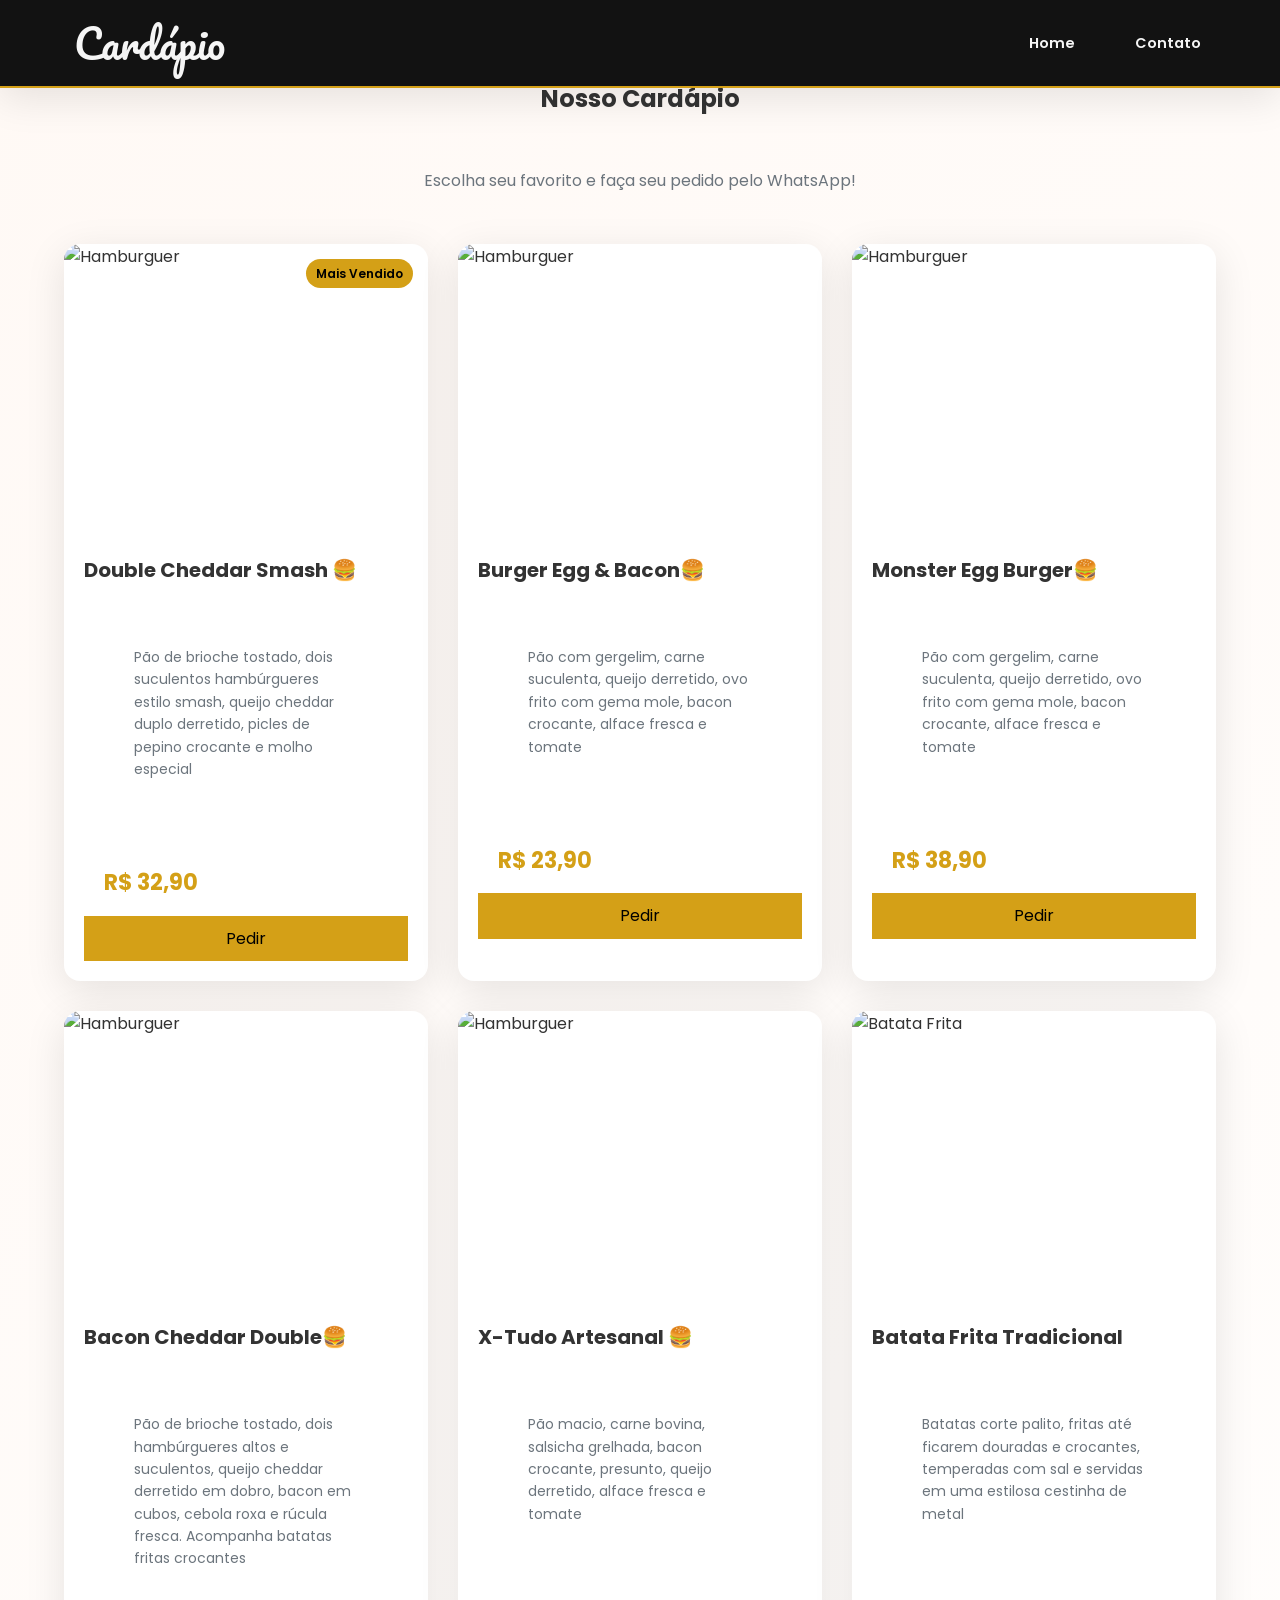
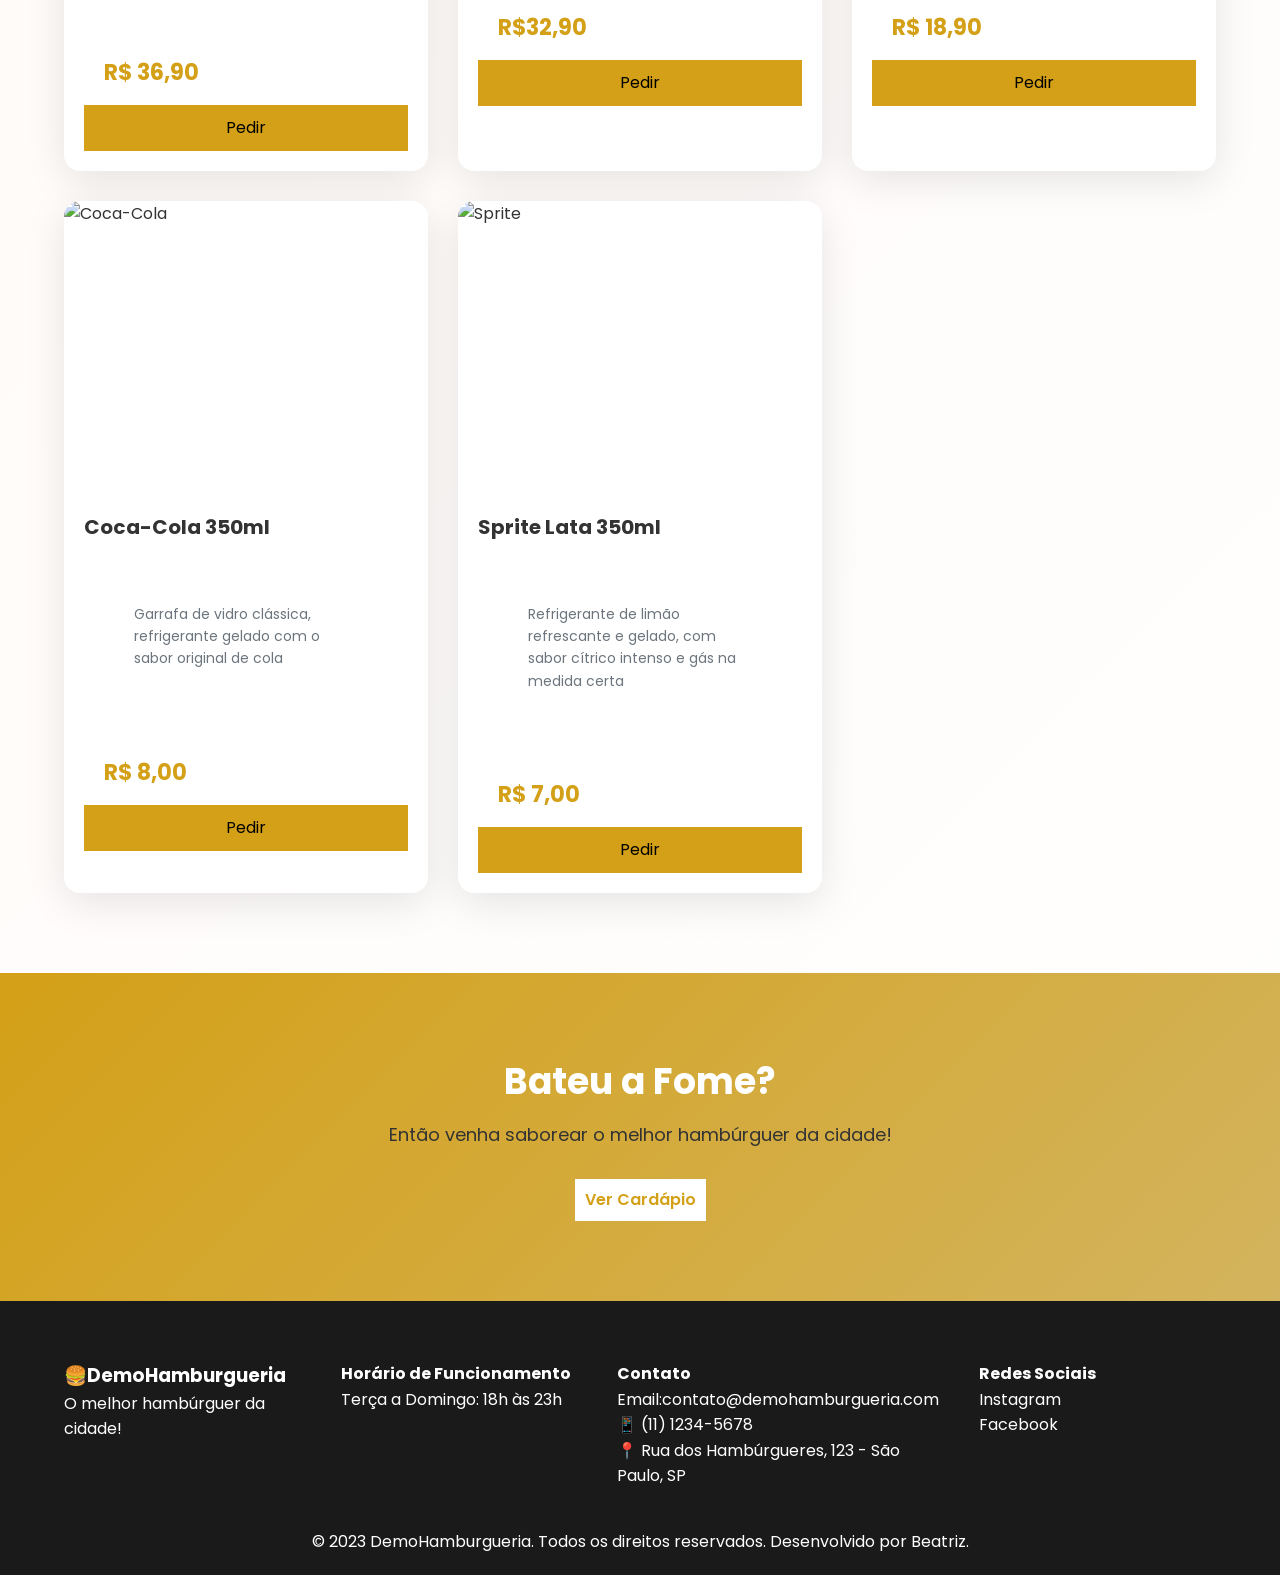
==== cardapio.html @ 624d4829 "Primeiro envio do site" ====
<!DOCTYPE html>
<html lang="pt-br">

<head>
    <meta charset="UTF-8">
    <meta name="viewport" content="width=device-width, initial-scale=1.0">
    <title>Cardápio</title>
    <link rel="stylesheet" href="styles.css">
    <link rel="preconnect" href="https://fonts.googleapis.com">
    <link rel="preconnect" href="https://fonts.gstatic.com" crossorigin>
    <link
        href="https://fonts.googleapis.com/css2?family=Pacifico&family=Poppins:ital,wght@0,200;0,300;0,400;0,500;0,600;0,700;1,300;1,500;1,600;1,700&family=Roboto:ital,wght@0,100..900;1,100..900&display=swap"
        rel="stylesheet">
</head>

<body>
    <header class="navbar-container">
        <h1 class="logo-text">Cardápio</h1>
        <nav>
            <ul class="nav-list">
                <li><a href="index.html">Home</a></li>
                <li><a href="#contato">Contato</a></li>
            </ul>
        </nav>
 
       

    </header>

    <section id="cardapio" class="cardapio">
        <h1>Nosso Cardápio</h1>
        <p>Escolha seu favorito e faça seu pedido pelo WhatsApp!</p>

        <ul class="menu-grid">
            <li>
                <img src="https://images.unsplash.com/photo-1607013251379-e6eecfffe234?q=80&w=387&auto=format&fit=crop&ixlib=rb-4.1.0&ixid=M3wxMjA3fDB8MHxwaG90by1wYWdlfHx8fGVufDB8fHx8fA%3D%3D"
                    alt="Hamburguer ">
                <span class="badge">Mais Vendido</span>
                <h3>Double Cheddar Smash 🍔</h3>
                <p>Pão de brioche tostado, dois suculentos hambúrgueres estilo smash, queijo cheddar duplo
                    derretido, picles de pepino crocante e molho especial</p>
                <strong>R$ 32,90</strong>
                <a href="https://wa.me" class="btn-WhatsApp" ss>Pedir</a>
            </li>

            <li>
                <img src="https://images.unsplash.com/photo-1608767221051-2b9d18f35a2f?q=80&w=387&auto=format&fit=crop&ixlib=rb-4.1.0&ixid=M3wxMjA3fDB8MHxwaG90by1wYWdlfHx8fGVufDB8fHx8fA%3D%3D"
                    alt="Hamburguer ">
                <h3>Burger Egg & Bacon🍔</h3>
                <p>Pão com gergelim, carne suculenta, queijo derretido, ovo frito com gema mole, bacon crocante,
                    alface fresca e tomate</p>
                <strong>R$ 23,90</strong>
                <a href="https://wa.me" class="btn-WhatsApp" ss>Pedir</a>
            </li>

            <li>  
                <img src="https://images.unsplash.com/photo-1601894087104-0c18bc34dbd6?q=80&w=465&auto=format&fit=crop&ixlib=rb-4.1.0&ixid=M3wxMjA3fDB8MHxwaG90by1wYWdlfHx8fGVufDB8fHx8fA%3D%3D"
                    alt="Hamburguer ">
                <h3> Monster Egg Burger🍔</h3>
                <p>Pão com gergelim, carne suculenta, queijo derretido, ovo frito com gema mole, bacon crocante,
                    alface fresca e tomate</p>
                <strong>R$ 38,90</strong>
                <a href="https://wa.me" class="btn-WhatsApp" ss>Pedir</a>
            </li>


            <li>
                <img src="https://plus.unsplash.com/premium_photo-1668025335052-ee6566ac8ef0?q=80&w=870&auto=format&fit=crop&ixlib=rb-4.1.0&ixid=M3wxMjA3fDB8MHxwaG90by1wYWdlfHx8fGVufDB8fHx8fA%3D%3D"
                    alt="Hamburguer ">
                <h3>Bacon Cheddar Double🍔</h3>
                <p>Pão de brioche tostado, dois hambúrgueres altos e suculentos, queijo cheddar derretido em dobro,
                    bacon em cubos, cebola roxa e rúcula fresca. Acompanha batatas fritas crocantes</p>
                <strong>R$ 36,90</strong>
                <a href="https://wa.me" class="btn-WhatsApp" ss>Pedir</a>
            </li>

            <li>
                <img src="https://media.istockphoto.com/id/1248609899/pt/foto/big-homemade-burger-with-beef-burger-lettuce-tomato-sausage-bacon-and-cheese-aka-x-tudo-in.jpg?s=612x612&w=0&k=20&c=TJpeEW14ATRnF1g6y35ATS_Tx7MXHcnHWaNnmJ3rFl0="
                    alt="Hamburguer ">
                <h3>X-Tudo Artesanal 🍔</h3>
                <p>Pão macio, carne bovina, salsicha grelhada, bacon crocante, presunto, queijo derretido, alface fresca
                    e tomate</p>
                <strong>R$32,90</strong>
                <a href="https://wa.me" class="btn-WhatsApp" ss>Pedir</a>
            </li>

            <li>
                <img src="https://images.unsplash.com/photo-1630384060421-cb20d0e0649d?q=80&w=725&auto=format&fit=crop&ixlib=rb-4.1.0&ixid=M3wxMjA3fDB8MHxwaG90by1wYWdlfHx8fGVufDB8fHx8fA%3D%3D"
                    alt="Batata Frita ">
                <h3>Batata Frita Tradicional</h3>
                <p>Batatas corte palito, fritas até ficarem douradas e crocantes, temperadas com sal e servidas em uma
                    estilosa cestinha de metal</p>
                <strong>R$ 18,90</strong>
                <a href="https://wa.me" class="btn-WhatsApp" ss>Pedir</a>
            </li>

            <li>
                <img src="https://images.unsplash.com/photo-1625679647461-d531a609a0c0?q=80&w=387&auto=format&fit=crop&ixlib=rb-4.1.0&ixid=M3wxMjA3fDB8MHxwaG90by1wYWdlfHx8fGVufDB8fHx8fA%3D%3D"
                    alt="Coca-Cola ">
                <h3>Coca-Cola 350ml</h3>
                <p>Garrafa de vidro clássica, refrigerante gelado com o sabor original de cola</p>
                <strong>R$ 8,00</strong>
                <a href="https://wa.me" class="btn-WhatsApp" ss>Pedir</a>
            </li>

            <li>   
                <img src="https://images.unsplash.com/photo-1680404005217-a441afdefe83?q=80&w=464&auto=format&fit=crop&ixlib=rb-4.1.0&ixid=M3wxMjA3fDB8MHxwaG90by1wYWdlfHx8fGVufDB8fHx8fA%3D%3D"
                    alt="Sprite ">
                <h3>Sprite Lata 350ml</h3>
                <p>Refrigerante de limão refrescante e gelado, com sabor cítrico intenso e gás na medida certa</p>
                <strong>R$ 7,00</strong>
                <a href="https://wa.me" class="btn-WhatsApp" ss>Pedir</a>
            </li>
        </ul>
    </section>

     <section id="cta" class="cta">
        <h2>Bateu a Fome?</h2>
        <p>Então venha saborear o melhor hambúrguer da cidade!</p>
        <a href="cardapio.html" class="btn btn-litgh">Ver Cardápio</a>
    </section>

    <footer id="contato">
        <section>
            <h3>🍔DemoHamburgueria</h3>
            <p>O melhor hambúrguer da cidade!</p>

        </section> 

        <section>
            <h4>Horário de Funcionamento</h4>
            <p>Terça a Domingo: 18h às 23h</p>
        </section>

        <section>
            <h4>Contato</h4>
            <p>Email:contato@demohamburgueria.com</p>
            <p>📱 (11) 1234-5678</p>
            <p>📍 Rua dos Hambúrgueres, 123 - São Paulo, SP</p>
        </section>

        <section>
            <h4>Redes Sociais</h4>
            <p><a href="https://www.instagram.com" target="_blank">Instagram</a></p>
            <p><a href="https://www.facebook.com" target="_blank">Facebook</a></p>
        </section>
  
        <p class="copy">&copy; 2023 DemoHamburgueria. Todos os direitos reservados.
            Desenvolvido por Beatriz.</p>
    </footer>


</body>

</html>
---- styles.css ----
* {
    margin: 0;
    padding: 0;
    box-sizing: border-box;

}

:root {
    --primay: #d4a017;
    --dark: #1a1a1a;
    --gray: #6c757d;
    --ligth: #f8f9fa;
    --radius: 16px;
    --shadow: 0 10px 40px rgba(0, 0, 0, 0.1);
}

body {
    background: linear-gradient(135deg, #fff9f5, #fff);
    font-family: "Poppins", sans-serif;
    line-height: 1.6;
    color: #333
}

a {
    text-decoration: none;
    color: inherit
}

img {
    max-width: 100%;
    display: block;

}

ul {
    list-style: none;
}

html {
    scroll-behavior: smooth;
}

.btn {
    display: inline-block;
    padding: 12px 24px;

    background-color: var(--primay);
    color: var(--dark);
    border: none;
    border-radius: 8;
    font-weight: 600;
    cursor: pointer;
    transition: 0.3s, ;
}

.btn:hover {
    filter: brightness(0.9);
    transform: translate(-2x);
}

.btn.btn-outline {
    background: transparent;
    border: 2px solid var(--primay);
    color: var(--primay);
}

.btn.btn-outline:hover {
    background: var(--primay);
    color: #fff;
    color: var(--dark)
}

.btn.btn-litgh {
    background: #fff;
    color: var(--primay);
}

.btn.btn-litgh:hover {
    background: var(--primay);
    color: var(--dark)
}


.navbar-container {
    display: flex;
    position: fixed;
    justify-content: space-between;
    align-items: center;
    padding: 1px 5%;
    inset: 0 0 auto 0;
    background-color: #121212;
    box-shadow: var(--shadow);
    border-bottom: 2px solid #d4a017;
    z-index: 99;

}

.logo-text {
    font-family: "Pacifico", cursive;
    font-size: 250%;
    font-weight: 300;
    color: #f5f5f5;
    padding: 10px;
}

.nav-list {
    display: flex;
    /* Coloca os links um ao lado do outro */
    list-style: none;
    /* Tira as bolinhas */
    gap: 30px;
    flex: 1;
    justify-content: center;

}

.nav-list a {
    color: #f5f5f5;
    text-decoration: none;
    font-weight: 600;
    margin: 0 15px;
    font-size: 0.9rem;
    transition: color 0.3s;
}

.nav-list a:hover {
    color: var(--primay);
}

.grupo-botoes {
    display: flex;
    gap: 8px;
    margin-left: auto;
    border-color: bisque;

}

.btn {
    padding: 8px 10px;
    /* Diminuir o segundo número deixa o botão mais estreito */
    white-space: nowrap;
    cursor: pointer;
    background-color: #994a00;
    /* Impede que o texto quebre linha em telas menores */
}

.btn-pedir {
    background-color: #d4a017;
    color: #1a1a1a;
}

.btn-pedir:hover {
    transform: translate(-2);
    filter: brightness(0.9);
}

.btn-outline {
    background-color: transparent;
    color: #f5f5f5;
    border: 1px solid rgba(255, 255, 255, 0.3);
    border-radius: 4px;
}

.btn-outline:hover {
    background: var(--primay);
    color: #000;
    border-color: #fff;
}

.btn:hover {
    filter: brightness(1.2);
    transform: translateY(-2px);
    /* Efeito de subir de leve */

}

.btn-outline:hover {
    background: var(--primay);
    color: #fff;
    color: var(--dark)
}

.btn-WhatsApp {
    background-color: var(--primay);
    color: #fff;

}

.hero-waper {
    background: linear-gradient(135deg, #fff9f5, #fff);
    padding-top: 80px;
}

.hero {
    display: grid;
    grid-template-columns: 1fr 1.5fr;
    align-items: center;
    gap: 60px;
    max-width: 1300px;
    margin: 0 auto;
    padding: 80px;
    padding-top: none !important;
    margin-bottom: none;
    margin-top: -180px !important;
    ;
}

.hero h1 {
    font-size: 48px;
    line-height: 1.4;
    margin-bottom: 20px;
    margin-top: 0;
    padding-top: 0;
}

.hero p {
    font-size: 18px;
    color: var(--gray);
    margin-bottom: 30px;
}

.hero img {
    width: 135%;
    max-width: none;
    margin-left: -160px;
    border-radius: var(--radius);
    height: auto;
    animation: float 4s ease-in-out infinite;
    filter: drop-shadow(0 20px 30px rgba(0, 0, 0, 0.3));
    transform: scale(1.1);
    margin-right: -100px;
    margin-bottom: -50px;
    z-index: 10;
    padding: 0;

}

@keyframes float {

    0%,
    100% {
        transform: translateY(0);
    }

    50% {
        transform: translateY(-20px);
    }
}

.hero-buttons {
    display: flex;
    gap: 15px;
    margin-bottom: 40px;
}

.hero-stats {
    display: flex;
    gap: 40px;
}

.hero-stats li {
    display: flex;
    flex-direction: column;

}

.hero-stats span {
    font-size: 14px;
    color: var(--gray);
}

.hero-stats strong {
    font-size: 24px;
    color: var(--primay);
}

.cardapio {
    padding: 80px 5%;
    text-align: center;
}

.cardapio h2 {
    font-size: 36px;
    margin-bottom: 40px;
}

.cardapio p {
    color: var(--gray);
    margin: 50px;
}

.menu-grid {
    display: grid;
    grid-template-columns: repeat(auto-fit, minmax(300px, 1fr));
    gap: 30px;
    max-width: 1200px;
    margin: 0 auto;
}

.menu-grid li {
    position: relative;
    background: #fff;
    border-radius: var(--radius);
    overflow: hidden;
    box-shadow: var(--shadow);
    text-align: left;
}

.menu-grid li img {
    width: 160%;
    height: 290px;
    object-fit: cover;
    transition: transform 0.3s;
}

.badge {
    position: absolute;
    top: 15px;
    right: 15px;
    background-color: var(--primay);
    color: #000;
    padding: 5px 10px;
    font-size: 12px;
    border-radius: 20px;
    font-weight: 600;

}

.menu-grid h3 {
    padding: 20px 20px 10px;
    font-size: 20px;
}

.menu-grid p {
    padding: 0 20px 20px;
    color: var(--gray);
    font-size: 14px;
}

.menu-grid strong {
    display: block;
    padding: 15px 40px 0px;
    font-size: 22px;
    color: var(--primay);
}

.menu-grid .btn-WhatsApp {
    display: block;
    margin: 15px 20px 20px;
    align-items: center;
    padding: 10px;
    color: #000;
    text-align: center;
    transition: 0.3s;
}

.menu-grid .btn-WhatsApp:hover {
    background-color: var(--primay);
    color: #000000;
    border-color: 3px solid var(--primay);
    filter: brightness(0.9);
    transform: translate(-2px);

}

.sobre {
    display: grid;
    grid-template-columns: 1fr 1fr;
    align-items: center;
    gap: 60px;
    padding: 80px 5%;
    background: var(--ligth);
}

.sobre img {
    border-radius: var(--radius);
    box-sizing: var(--shadow);
}

.sobre h2 {
    font-size: 35px;
    margin-bottom: 20px;
}

.sobre article {
    color: var(--gray);
   margin-bottom: 20px; ;
}

.sobre ul {
    display: flex;
    flex-direction: column;
    gap: 15px;
}

 .cta {
    padding: 80px 5%;
     text-align: center;
     background: linear-gradient(135deg,var(--primay), #d3b45e);
 }

 .cta h2 {
    font-size: 36px;
    color: #fff;
    margin-bottom: 10px;       
 }

  .cta p {
    color: rgba (255, 255, 255, 0.9);
    font-size: 18px;
    margin-bottom: 30px;
  }

  footer{
    display: grid;
    grid-template-columns: repeat(4,1fr) ;
    gap: 40px;
    padding: 60px 5% 20px;
    background: var(--dark);
    color: #fff;

  }

  footer .copy{
    grid-column: 1/-1;
    text-align: center;
  }
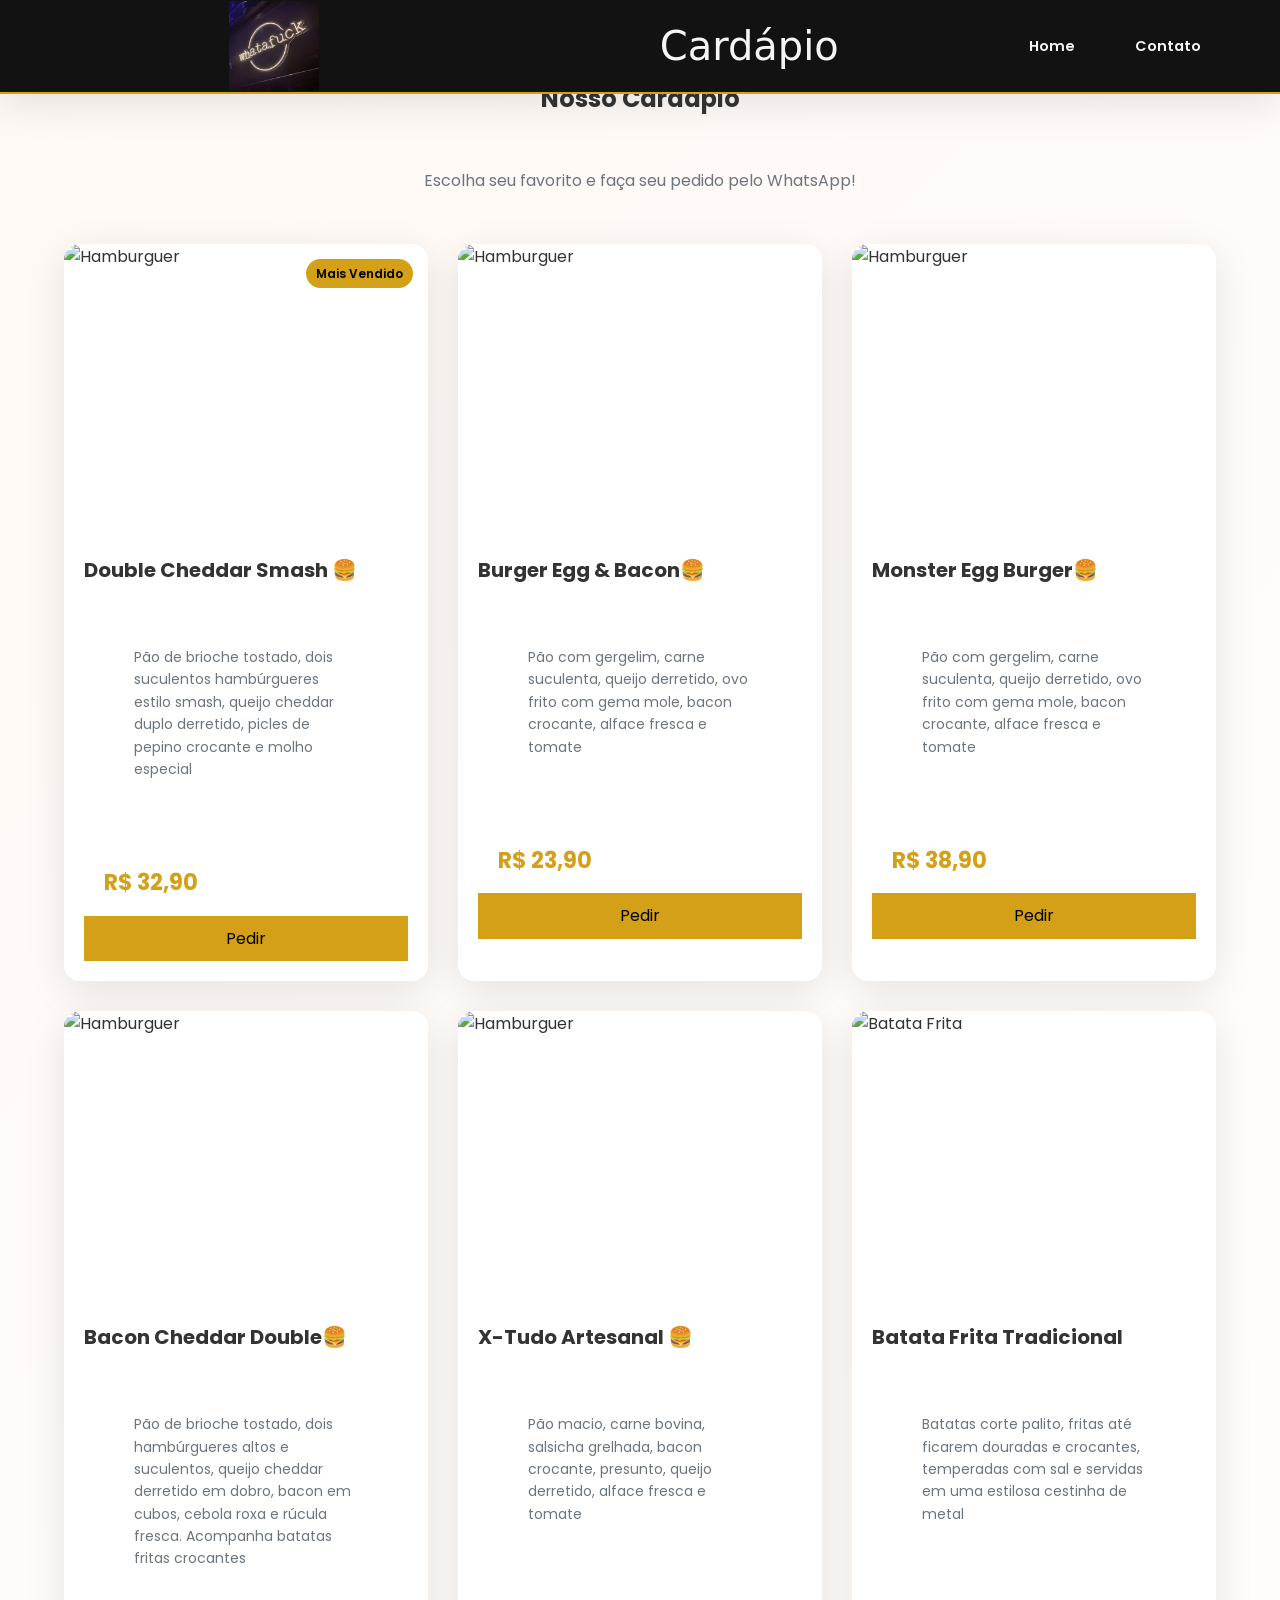
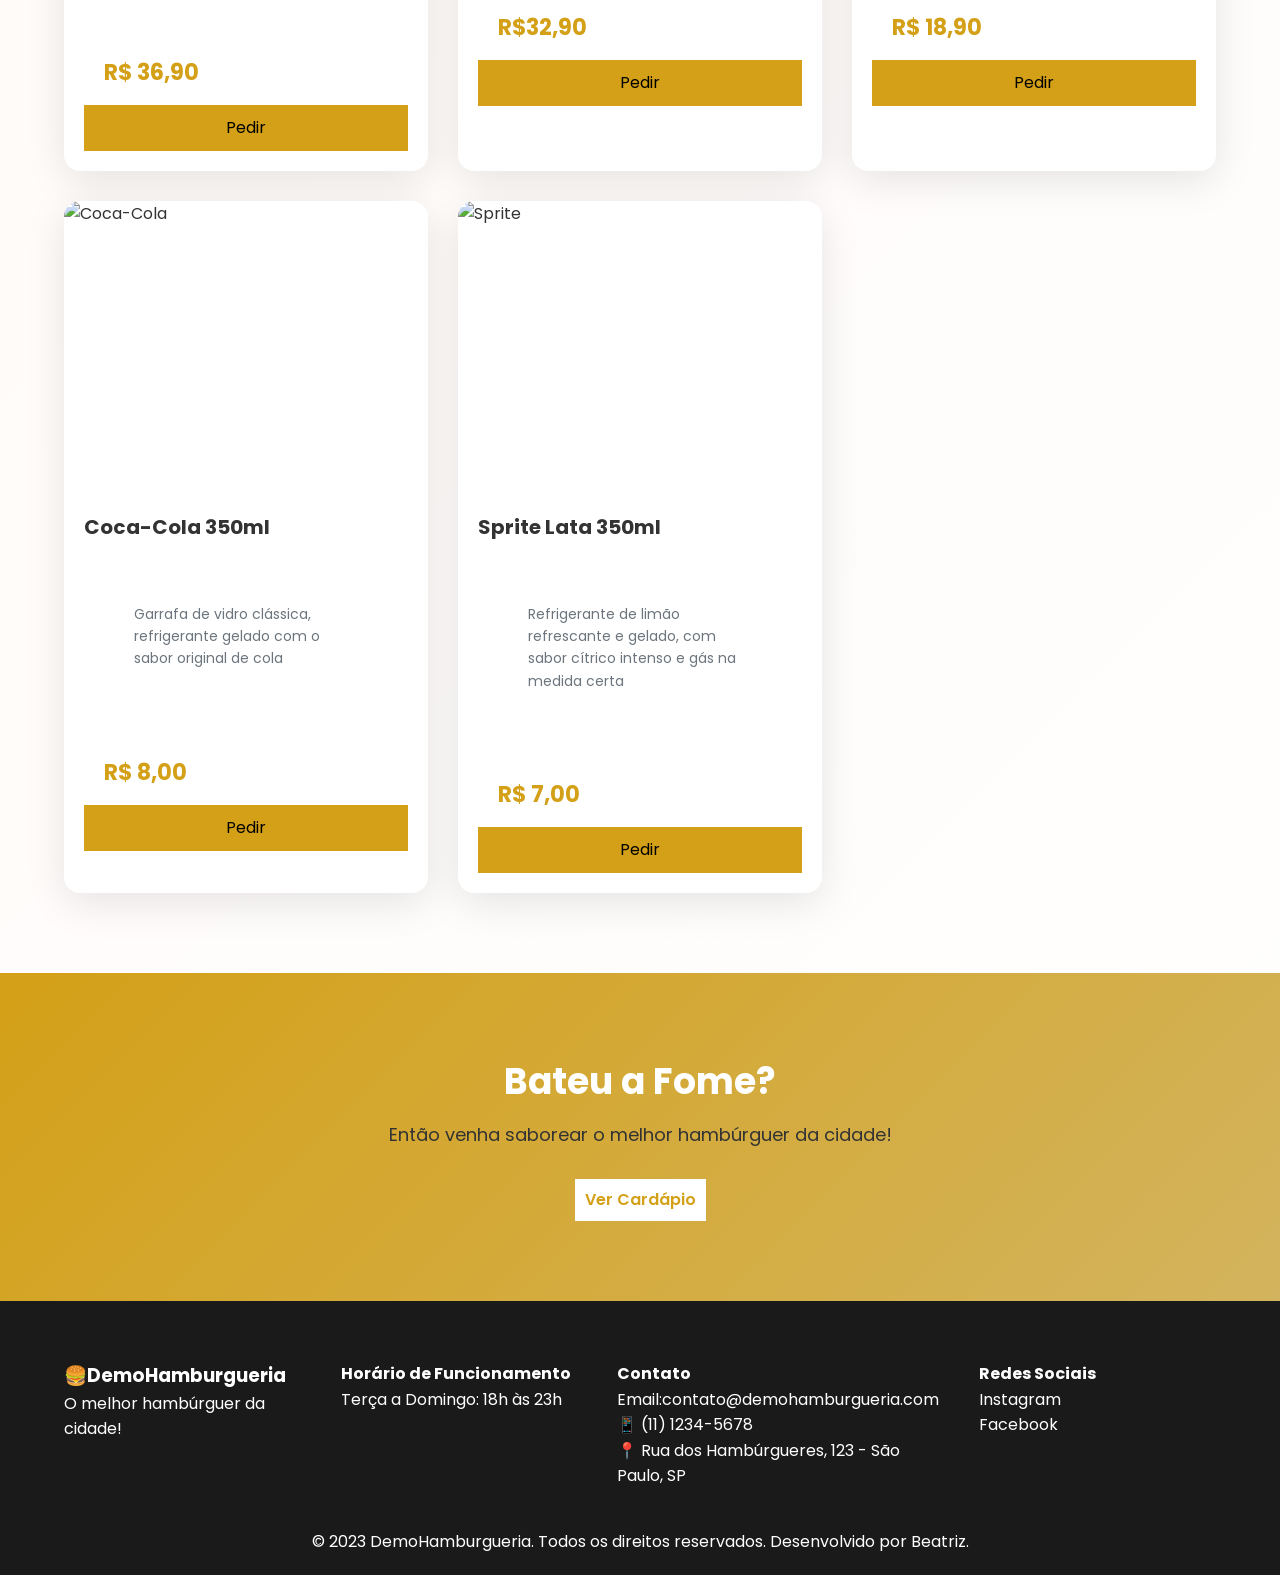
==== commit 32c456d7: "OK" ====
--- a/cardapio.html
+++ b/cardapio.html
@@ -15,7 +15,11 @@
 
 <body>
     <header class="navbar-container">
-        <h1 class="logo-text">Cardápio</h1>
+        <a href="index.html" class="logo-image">
+            <img src="assets/logo Whatafuck.jpg" alt="logo">
+         </a>
+
+        <a  href="index.html" class="logo-text">Cardápio</a>
         <nav>
             <ul class="nav-list">
                 <li><a href="index.html">Home</a></li>
--- a/styles.css
+++ b/styles.css
@@ -39,6 +39,15 @@
 html {
     scroll-behavior: smooth;
 }
+
+.logo-image {
+    width: 90px;
+    height: 90px;
+    border-radius: 50%;
+    margin: auto;
+
+}
+
 
 .btn {
     display: inline-block;
@@ -96,11 +105,13 @@
 }
 
 .logo-text {
-    font-family: "Pacifico", cursive;
+     font-family: "Bangers", system-ui;
     font-size: 250%;
     font-weight: 300;
     color: #f5f5f5;
     padding: 10px;
+    cursor: pointer;
+    margin: auto;
 }
 
 .nav-list {
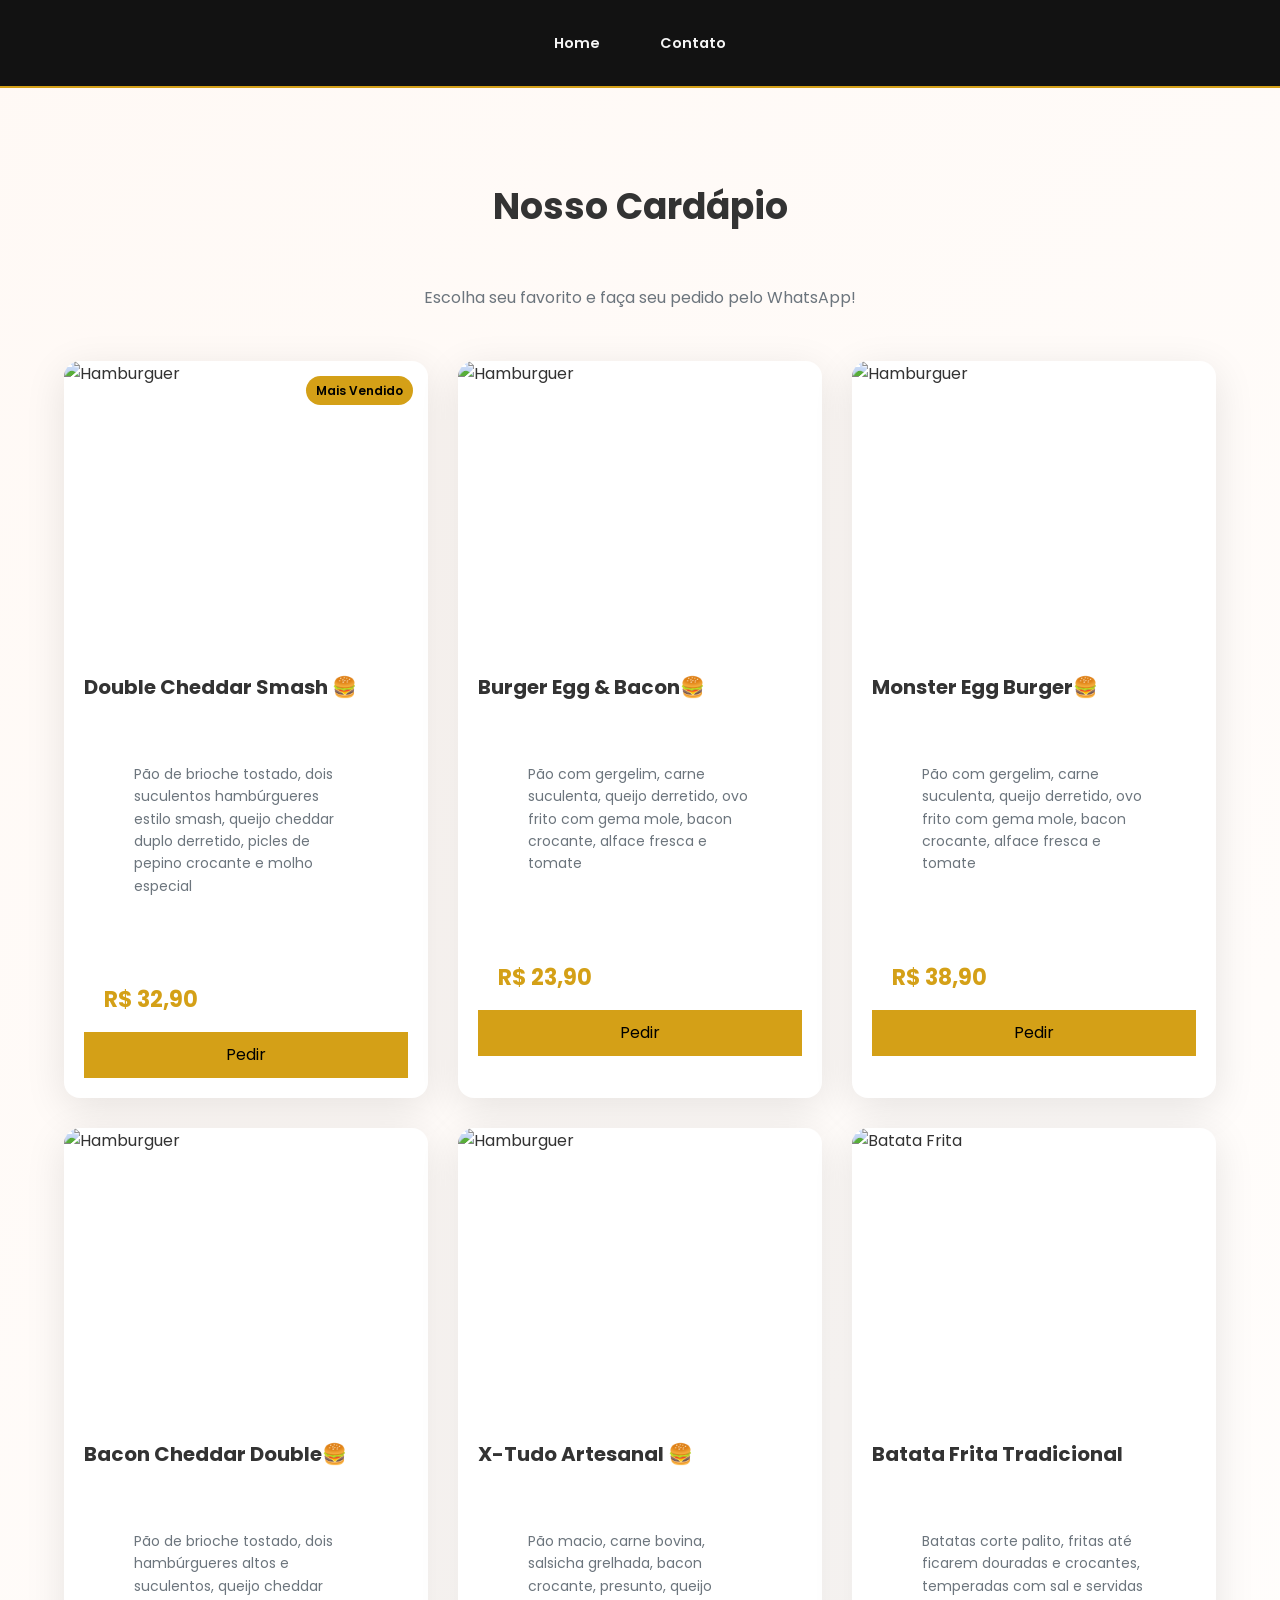
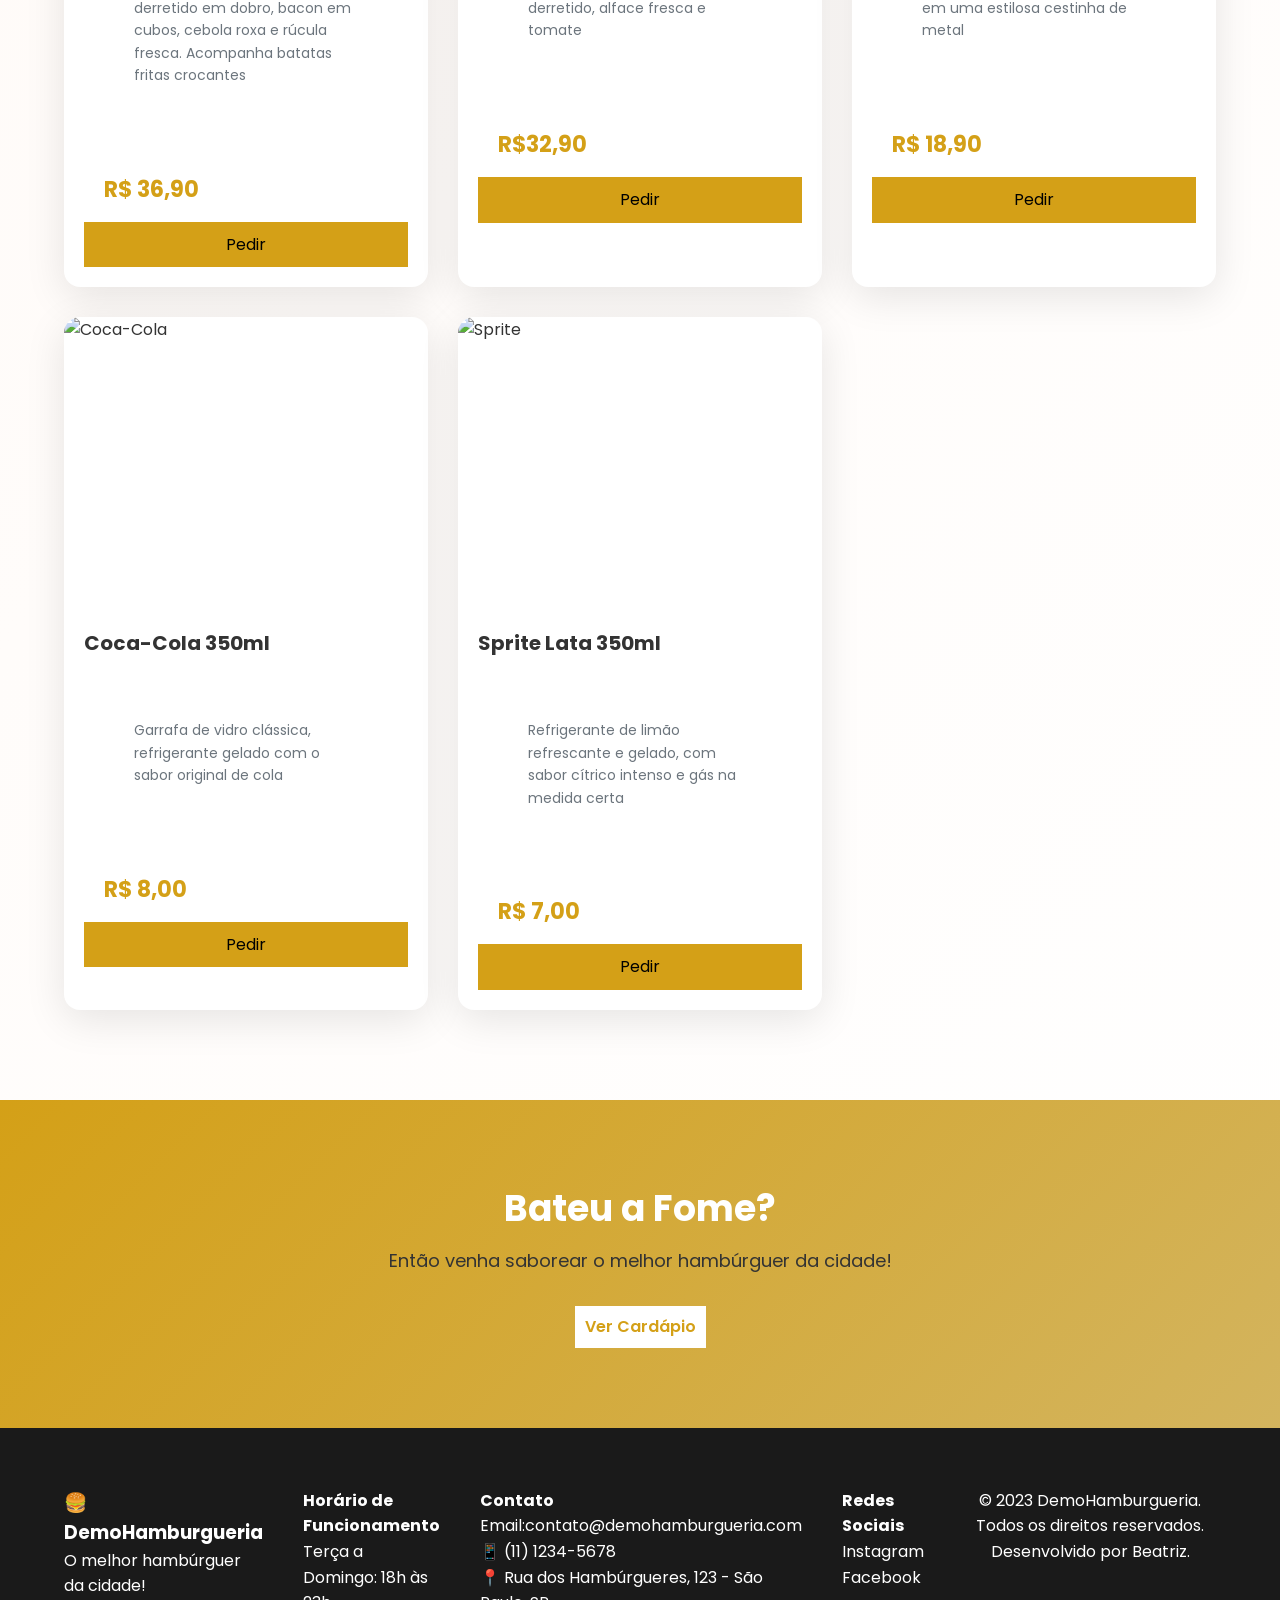
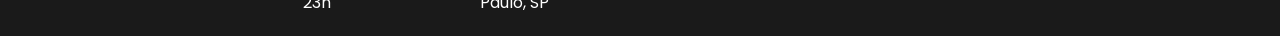
==== commit 1a3c1d4c: "setup inicial" ====
--- a/cardapio.html
+++ b/cardapio.html
@@ -11,15 +11,14 @@
     <link
         href="https://fonts.googleapis.com/css2?family=Pacifico&family=Poppins:ital,wght@0,200;0,300;0,400;0,500;0,600;0,700;1,300;1,500;1,600;1,700&family=Roboto:ital,wght@0,100..900;1,100..900&display=swap"
         rel="stylesheet">
+        <meta name="viewport" content="width=device-width, initial-scale=1.0">
 </head>
 
 <body>
-    <header class="navbar-container">
-        <a href="index.html" class="logo-image">
-            <img src="assets/logo Whatafuck.jpg" alt="logo">
-         </a>
+    <header class="container">
+       
 
-        <a  href="index.html" class="logo-text">Cardápio</a>
+        
         <nav>
             <ul class="nav-list">
                 <li><a href="index.html">Home</a></li>
--- a/styles.css
+++ b/styles.css
@@ -14,11 +14,20 @@
     --shadow: 0 10px 40px rgba(0, 0, 0, 0.1);
 }
 
+html,
+body {
+    overflow-x: hidden !important;
+    width: 100%;
+    margin: 0;
+    padding: 0;
+}
+
 body {
     background: linear-gradient(135deg, #fff9f5, #fff);
     font-family: "Poppins", sans-serif;
     line-height: 1.6;
-    color: #333
+    color: #333;
+    overflow-x: hidden;
 }
 
 a {
@@ -95,7 +104,7 @@
     position: fixed;
     justify-content: space-between;
     align-items: center;
-    padding: 1px 5%;
+    padding: 0px 5%;
     inset: 0 0 auto 0;
     background-color: #121212;
     box-shadow: var(--shadow);
@@ -103,15 +112,26 @@
     z-index: 99;
 
 }
+.container{
+    background-color: #121212;
+    padding: 30px 5%;
+    inset: 0 0 auto 0;
+    border-bottom: 2px solid #d4a017;
+    z-index: 99;
+}
+
+
 
 .logo-text {
-     font-family: "Bangers", system-ui;
+    font-family: "Bangers", system-ui;
     font-size: 250%;
     font-weight: 300;
     color: #f5f5f5;
     padding: 10px;
     cursor: pointer;
     margin: auto;
+    display: block;
+    text-align: center;
 }
 
 .nav-list {
@@ -196,6 +216,7 @@
     color: #fff;
 
 }
+
 
 .hero-waper {
     background: linear-gradient(135deg, #fff9f5, #fff);
@@ -216,7 +237,16 @@
     ;
 }
 
-.hero h1 {
+.hero-content {
+    flex: 1;
+    max-width: 600px;
+}
+
+.hero-content h1 {
+
+    font-weight: 700;
+    color: #1a1a1a;
+    /* IMPORTANTE: Garante que o h1 apareça completo */
     font-size: 48px;
     line-height: 1.4;
     margin-bottom: 20px;
@@ -224,13 +254,22 @@
     padding-top: 0;
 }
 
-.hero p {
+
+
+.hero-content h1 .highlight {
+    color: #000;
+    font-size: 3.5rem;
+    display: block;
+    /* Força a quebra de linha */
+}
+
+.hero .content p {
     font-size: 18px;
     color: var(--gray);
     margin-bottom: 30px;
 }
 
-.hero img {
+.hero .hero-image img {
     width: 135%;
     max-width: none;
     margin-left: -160px;
@@ -286,13 +325,13 @@
 }
 
 .cardapio {
-    padding: 80px 5%;
+    padding: 90px 5%;
     text-align: center;
 }
 
-.cardapio h2 {
+.cardapio h1 {
     font-size: 36px;
-    margin-bottom: 40px;
+    margin-bottom: 30px;
 }
 
 .cardapio p {
@@ -395,7 +434,8 @@
 
 .sobre article {
     color: var(--gray);
-   margin-bottom: 20px; ;
+    margin-bottom: 20px;
+    ;
 }
 
 .sobre ul {
@@ -404,35 +444,299 @@
     gap: 15px;
 }
 
- .cta {
+.cta {
     padding: 80px 5%;
-     text-align: center;
-     background: linear-gradient(135deg,var(--primay), #d3b45e);
- }
-
- .cta h2 {
+    text-align: center;
+    background: linear-gradient(135deg, var(--primay), #d3b45e);
+}
+
+.cta h2 {
     font-size: 36px;
     color: #fff;
-    margin-bottom: 10px;       
- }
-
-  .cta p {
+    margin-bottom: 10px;
+}
+
+.cta p {
     color: rgba (255, 255, 255, 0.9);
     font-size: 18px;
     margin-bottom: 30px;
-  }
-
-  footer{
-    display: grid;
-    grid-template-columns: repeat(4,1fr) ;
+}
+
+.menu-btn {
+
+    display: none;
+    flex-direction: column;
+    cursor: pointer;
+    gap: 5px;
+}
+
+.bar {
+    width: 25px;
+    height: 3px;
+    background: #ffff;
+    border-radius: 3px;
+    transition: 0.3s;
+}
+
+
+
+
+footer {
+    display: flex;
+    grid-template-columns: repeat(4, 1fr);
     gap: 40px;
     padding: 60px 5% 20px;
     background: var(--dark);
     color: #fff;
 
-  }
-
-  footer .copy{
+}
+
+
+footer .copy {
     grid-column: 1/-1;
     text-align: center;
-  }+}
+
+@media (max-width: 768px) {
+    :root {
+        font-size: 16px;
+        /* base de fonte normal, evitando aumento excessivo */
+    }
+
+    body {
+        padding-bottom: 70px;
+        /* altura da navbar */
+    }
+
+    /* =============== NAVBAR (consertada) =============== */
+    .navbar-container {
+        display: flex !important;
+        align-items: center;
+        justify-content: space-between;
+        flex-wrap: nowrap;
+        padding: 10px 20px;
+        height: 70px;
+        background-color: #121212;
+        position: fixed;
+        bottom: 0;
+        /* fixa na parte de baixo */
+        left: 0;
+        right: 0;
+        z-index: 1000;
+        border-top: 2px solid #d4a017;
+        border-bottom: none;
+        overflow: visible !important;
+    }
+
+    .logo-text {
+        font-size: 1.6rem !important;
+        line-height: 1;
+        color: #fff;
+        margin-right: auto;
+        padding-left: 6px;
+    }
+
+    /* Botão do menu hamburguer */
+    .menu-btn {
+        display: flex;
+        flex-direction: column;
+        gap: 5px;
+        cursor: pointer;
+        background: #000;
+        border: none;
+    }
+
+    .bar {
+        width: 28px;
+        height: 3px;
+        background: #fff;
+        border-radius: 3px;
+        transition: 0.3s;
+    }
+
+
+    /* Lista de navegação escondida por padrão */
+    .nav-list {
+        display: flex;
+        position: absolute;
+        left: 10px;
+        right: 10px;
+        background-color: #b3adad82;
+        flex-direction: column;
+        overflow: hidden;
+        transition: 0.3s ease-in-out;
+        max-height: 0;
+        margin: 0;
+        list-style: none;
+        border-radius: 16px 16px 0 0;
+        box-shadow: 0 -4px 16px rgba(0, 0, 0, 0.6);
+        z-index: 999;
+        color: #fff;
+        display: flex;
+        z-index: 1001;
+    }
+
+    .nav-list.active {
+        max-height: 190px;
+        left: 250px;
+    }
+
+
+
+    .nav-list a {
+        display: block;
+        padding: 14px 20px;
+        color: #000000 !important;
+        font-weight: 500;
+        font-size: 1rem;
+        text-decoration: none;
+        border-bottom: 1px solid #333;
+        background-color: transparent;
+        /* herda fundo preto da lista */
+    }
+
+
+
+
+    /* Grupo de botões "Pedir Agora" etc. */
+    .grupo-botoes {
+        width: 100%;
+        justify-content: center;
+        margin-top: 10px;
+        gap: 8px;
+        background-color: #1a1a1a;
+    }
+
+    .btn {
+        padding: 10px 16px;
+        font-size: 0.9rem;
+    }
+
+    /* =============== HERO – agora compacto =============== */
+    .hero-waper {
+        padding: 100px 0 0 0;
+        overflow: hidden;
+        /* só espaço para não ficar atrás da navbar */
+    }
+
+    .hero {
+        display: flex !important;
+        flex-direction: column;
+        align-items: center;
+        justify-content: center;
+        width: 100% !important;
+        max-width: 100vw;
+        min-height: auto;
+        padding: 30px 15px 40px !important;
+        /* bem menor que antes */
+        margin: 0 !important;
+        text-align: center;
+        overflow: hidden;
+        position: relative;
+    }
+
+    .hero-content {
+        position: relative;
+        z-index: 2;
+        max-width: 100%;
+        padding: 0 8px;
+        /* respiro mínimo */
+    }
+
+    .hero-content h1 {
+        font-size: 1.8rem;
+        /* reduzido */
+        line-height: 1.2;
+        margin: 0 0 10px;
+        padding: 4;
+    }
+
+    .hero-content .highlight {
+        font-size: 2.2rem;
+        display: block;
+    }
+
+    .hero-content p {
+        font-size: 0.9rem;
+        margin-bottom: 15px;
+        color: #6c757d;
+    }
+
+    .hero-buttons {
+        display: flex;
+        flex-direction: column;
+        align-items: center;
+        gap: 10px;
+        width: 100%;
+    }
+
+    .hero-buttons .btn {
+        width: 80%;
+        max-width: 280px;
+        margin: 0 auto;
+        font-size: 1rem;
+    }
+
+    /* Imagem do hambúrguer menor e transparente */
+    .hero-image {
+        position: absolute;
+        top: 50%;
+        left: 50%;
+        transform: translate(-50%, -50%);
+        z-index: 1;
+        width: auto;
+        max-width: 100vw;
+        display: flex;
+        justify-content: center;
+        align-items: center;
+        opacity: 0.12;
+        /* ainda mais suave */
+        pointer-events: none;
+        overflow: hidden;
+    }
+
+    .hero-image img {
+        width: 100%;
+        max-width: 220px;
+        /* bem menor, ajuste se quiser ainda mais compacto */
+        height: auto;
+        filter: blur(3px);
+    }
+
+    /* Estatísticas menores */
+    .hero-stats {
+        flex-wrap: wrap;
+        justify-content: center;
+        gap: 15px;
+        margin-top: 15px;
+    }
+
+    .hero-stats li span,
+    .hero-stats li strong {
+        font-size: 0.85rem;
+    }
+
+    .hero-stats li strong {
+        font-size: 1.1rem;
+    }
+
+    /* =============== SEÇÕES GERAIS =============== */
+    .cardapio {
+        padding: 40px 5%;
+    }
+
+    .sobre {
+        grid-template-columns: 1fr;
+        gap: 30px;
+        padding: 40px 5%;
+    }
+
+    footer {
+        flex-direction: column;
+        text-align: center;
+    }
+}
+
+.footer {
+    flex-direction: column;
+}
